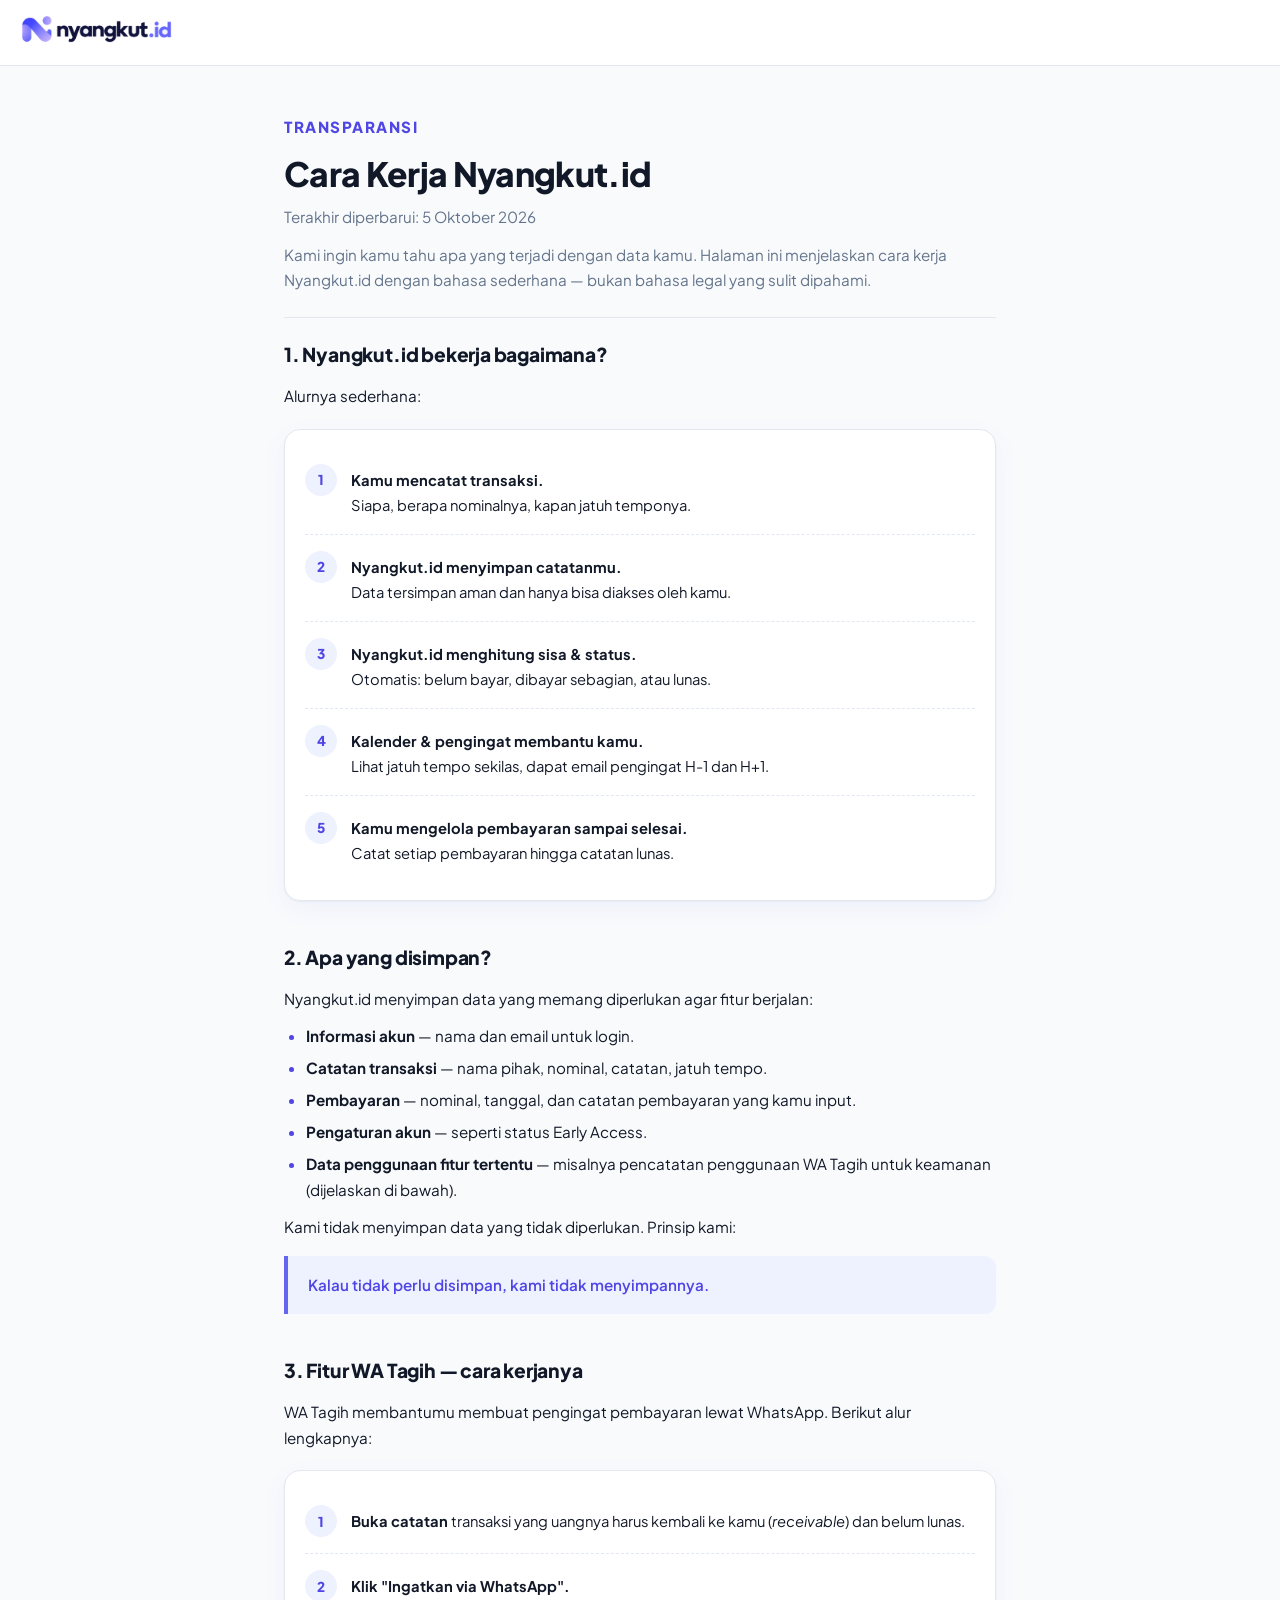
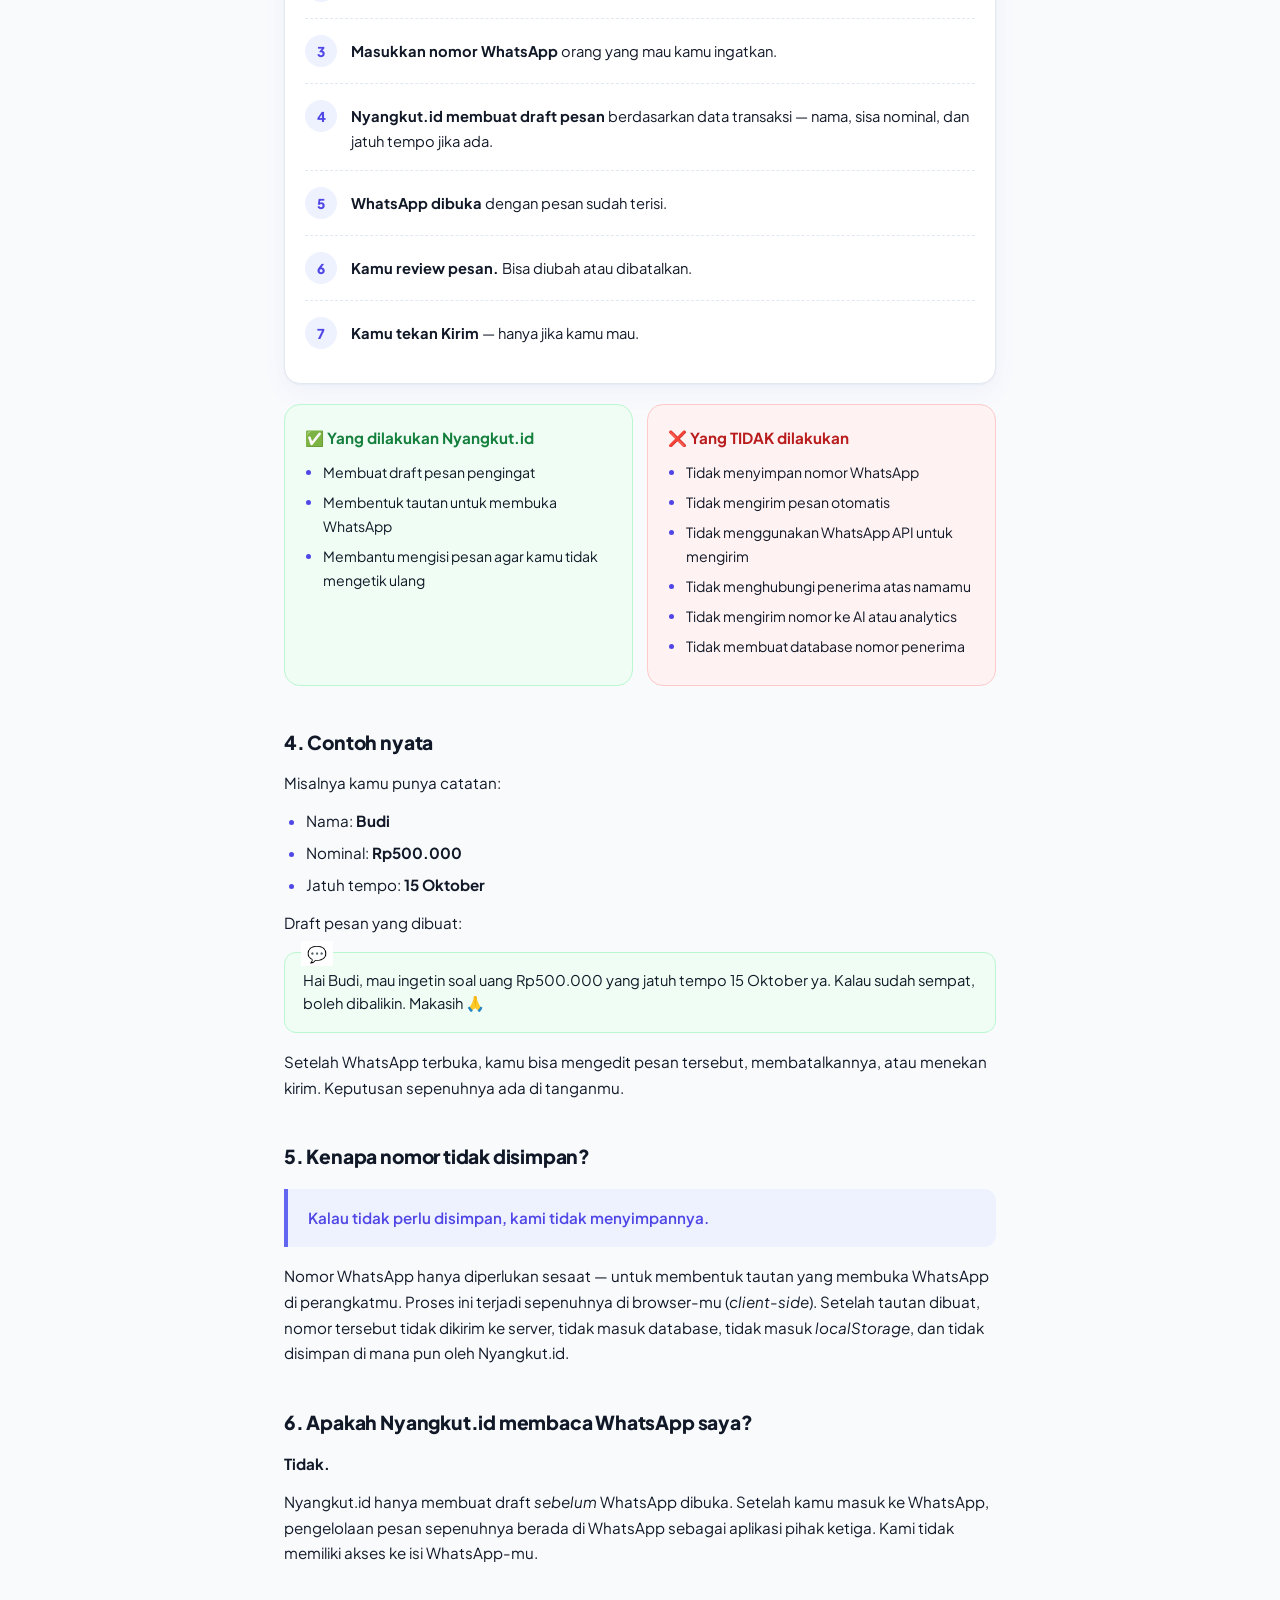
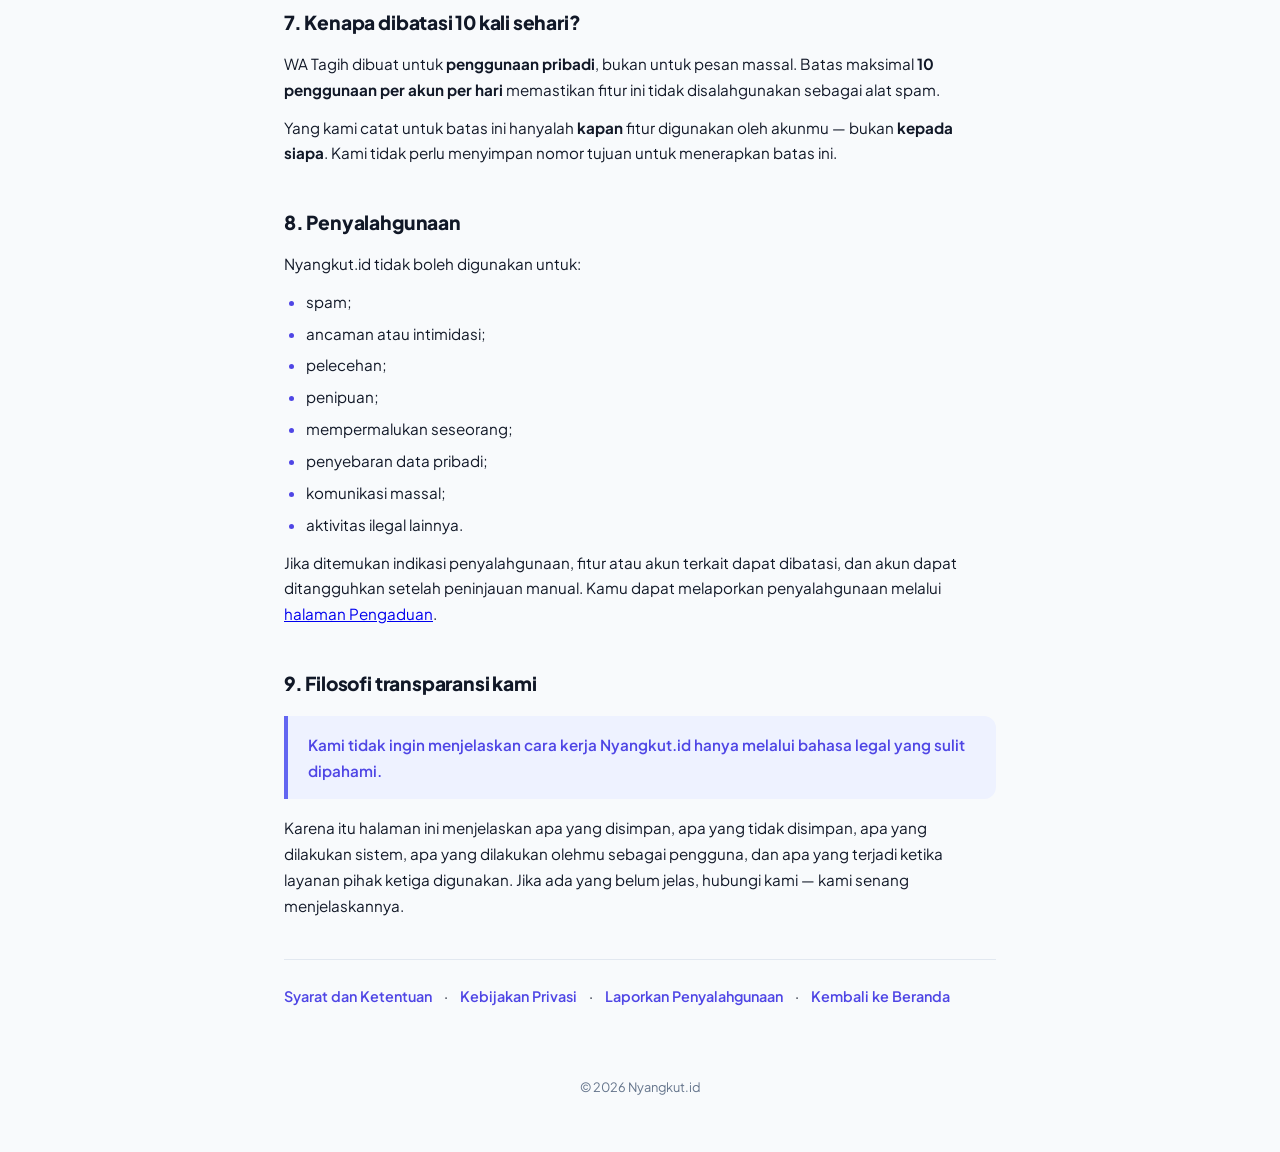
==== cara-kerja/index.html @ 7451b69f "Advanced Reminder Premium + UX Setiap Bulan - Advanced Reminder: 5 preset offsets (H-7/H-3/H-1/Hari " ====
<!doctype html>
<html lang="id">
  <head>
    <meta charset="utf-8" />
    <meta name="viewport" content="width=device-width, initial-scale=1, viewport-fit=cover" />
    <meta name="theme-color" content="#6366F1" />
    <meta name="description" content="Penjelasan transparan tentang cara kerja Nyangkut.id: apa yang disimpan, apa yang tidak, dan bagaimana fitur WA Tagih bekerja." />
    <title>Cara Kerja Nyangkut.id</title>
    <link rel="icon" type="image/png" href="/assets/logo-mark.png?v=2" />
    <link rel="preconnect" href="https://fonts.googleapis.com" />
    <link rel="preconnect" href="https://fonts.gstatic.com" crossorigin />
    <link href="https://fonts.googleapis.com/css2?family=Plus+Jakarta+Sans:ital,wght@0,400;0,500;0,600;0,700;0,800;1,400&display=swap" rel="stylesheet" />
    <link rel="stylesheet" href="/legal/legal.css" />
  </head>
  <body>
    <header class="legal-top">
      <a class="legal-brand" href="https://www.nyangkut.id/" aria-label="Nyangkut.id">
        <img src="/assets/logo-nyangkut.png?v=2" alt="Nyangkut.id" />
      </a>
    </header>

    <main class="legal-main">
      <p class="legal-kicker">Transparansi</p>
      <h1>Cara Kerja Nyangkut.id</h1>
      <p class="legal-updated">Terakhir diperbarui: 5 Oktober 2026</p>

      <p class="legal-intro">
        Kami ingin kamu tahu apa yang terjadi dengan data kamu.
        Halaman ini menjelaskan cara kerja Nyangkut.id dengan bahasa sederhana —
        bukan bahasa legal yang sulit dipahami.
      </p>

      <section>
        <h2>1. Nyangkut.id bekerja bagaimana?</h2>
        <p>Alurnya sederhana:</p>
        <div class="flow-box">
          <div class="flow-step">
            <span class="flow-num">1</span>
            <p><strong>Kamu mencatat transaksi.</strong><br />Siapa, berapa nominalnya, kapan jatuh temponya.</p>
          </div>
          <div class="flow-step">
            <span class="flow-num">2</span>
            <p><strong>Nyangkut.id menyimpan catatanmu.</strong><br />Data tersimpan aman dan hanya bisa diakses oleh kamu.</p>
          </div>
          <div class="flow-step">
            <span class="flow-num">3</span>
            <p><strong>Nyangkut.id menghitung sisa &amp; status.</strong><br />Otomatis: belum bayar, dibayar sebagian, atau lunas.</p>
          </div>
          <div class="flow-step">
            <span class="flow-num">4</span>
            <p><strong>Kalender &amp; pengingat membantu kamu.</strong><br />Lihat jatuh tempo sekilas, dapat email pengingat H-1 dan H+1.</p>
          </div>
          <div class="flow-step">
            <span class="flow-num">5</span>
            <p><strong>Kamu mengelola pembayaran sampai selesai.</strong><br />Catat setiap pembayaran hingga catatan lunas.</p>
          </div>
        </div>
      </section>

      <section>
        <h2>2. Apa yang disimpan?</h2>
        <p>Nyangkut.id menyimpan data yang memang diperlukan agar fitur berjalan:</p>
        <ul>
          <li><strong>Informasi akun</strong> — nama dan email untuk login.</li>
          <li><strong>Catatan transaksi</strong> — nama pihak, nominal, catatan, jatuh tempo.</li>
          <li><strong>Pembayaran</strong> — nominal, tanggal, dan catatan pembayaran yang kamu input.</li>
          <li><strong>Pengaturan akun</strong> — seperti status Early Access.</li>
          <li><strong>Data penggunaan fitur tertentu</strong> — misalnya pencatatan penggunaan WA Tagih untuk keamanan (dijelaskan di bawah).</li>
        </ul>
        <p>
          Kami tidak menyimpan data yang tidak diperlukan. Prinsip kami:
        </p>
        <blockquote>
          <p>Kalau tidak perlu disimpan, kami tidak menyimpannya.</p>
        </blockquote>
      </section>

      <section>
        <h2>3. Fitur WA Tagih — cara kerjanya</h2>
        <p>
          WA Tagih membantumu membuat pengingat pembayaran lewat WhatsApp.
          Berikut alur lengkapnya:
        </p>
        <div class="flow-box">
          <div class="flow-step">
            <span class="flow-num">1</span>
            <p><strong>Buka catatan</strong> transaksi yang uangnya harus kembali ke kamu (<em>receivable</em>) dan belum lunas.</p>
          </div>
          <div class="flow-step">
            <span class="flow-num">2</span>
            <p><strong>Klik "Ingatkan via WhatsApp".</strong></p>
          </div>
          <div class="flow-step">
            <span class="flow-num">3</span>
            <p><strong>Masukkan nomor WhatsApp</strong> orang yang mau kamu ingatkan.</p>
          </div>
          <div class="flow-step">
            <span class="flow-num">4</span>
            <p><strong>Nyangkut.id membuat draft pesan</strong> berdasarkan data transaksi — nama, sisa nominal, dan jatuh tempo jika ada.</p>
          </div>
          <div class="flow-step">
            <span class="flow-num">5</span>
            <p><strong>WhatsApp dibuka</strong> dengan pesan sudah terisi.</p>
          </div>
          <div class="flow-step">
            <span class="flow-num">6</span>
            <p><strong>Kamu review pesan.</strong> Bisa diubah atau dibatalkan.</p>
          </div>
          <div class="flow-step">
            <span class="flow-num">7</span>
            <p><strong>Kamu tekan Kirim</strong> — hanya jika kamu mau.</p>
          </div>
        </div>

        <div class="do-dont">
          <div class="do-card">
            <h3>✅ Yang dilakukan Nyangkut.id</h3>
            <ul>
              <li>Membuat draft pesan pengingat</li>
              <li>Membentuk tautan untuk membuka WhatsApp</li>
              <li>Membantu mengisi pesan agar kamu tidak mengetik ulang</li>
            </ul>
          </div>
          <div class="dont-card">
            <h3>❌ Yang TIDAK dilakukan</h3>
            <ul>
              <li>Tidak menyimpan nomor WhatsApp</li>
              <li>Tidak mengirim pesan otomatis</li>
              <li>Tidak menggunakan WhatsApp API untuk mengirim</li>
              <li>Tidak menghubungi penerima atas namamu</li>
              <li>Tidak mengirim nomor ke AI atau analytics</li>
              <li>Tidak membuat database nomor penerima</li>
            </ul>
          </div>
        </div>
      </section>

      <section>
        <h2>4. Contoh nyata</h2>
        <p>Misalnya kamu punya catatan:</p>
        <ul>
          <li>Nama: <strong>Budi</strong></li>
          <li>Nominal: <strong>Rp500.000</strong></li>
          <li>Jatuh tempo: <strong>15 Oktober</strong></li>
        </ul>
        <p>Draft pesan yang dibuat:</p>
        <div class="msg-example">
          Hai Budi, mau ingetin soal uang Rp500.000 yang jatuh tempo 15 Oktober ya. Kalau sudah sempat, boleh dibalikin. Makasih 🙏
        </div>
        <p>
          Setelah WhatsApp terbuka, kamu bisa mengedit pesan tersebut, membatalkannya,
          atau menekan kirim. Keputusan sepenuhnya ada di tanganmu.
        </p>
      </section>

      <section>
        <h2>5. Kenapa nomor tidak disimpan?</h2>
        <blockquote>
          <p>Kalau tidak perlu disimpan, kami tidak menyimpannya.</p>
        </blockquote>
        <p>
          Nomor WhatsApp hanya diperlukan sesaat — untuk membentuk tautan yang membuka
          WhatsApp di perangkatmu. Proses ini terjadi sepenuhnya di browser-mu
          (<em>client-side</em>). Setelah tautan dibuat, nomor tersebut tidak dikirim
          ke server, tidak masuk database, tidak masuk <em>localStorage</em>, dan
          tidak disimpan di mana pun oleh Nyangkut.id.
        </p>
      </section>

      <section>
        <h2>6. Apakah Nyangkut.id membaca WhatsApp saya?</h2>
        <p><strong>Tidak.</strong></p>
        <p>
          Nyangkut.id hanya membuat draft <em>sebelum</em> WhatsApp dibuka.
          Setelah kamu masuk ke WhatsApp, pengelolaan pesan sepenuhnya berada di
          WhatsApp sebagai aplikasi pihak ketiga. Kami tidak memiliki akses ke
          isi WhatsApp-mu.
        </p>
      </section>

      <section>
        <h2>7. Kenapa dibatasi 10 kali sehari?</h2>
        <p>
          WA Tagih dibuat untuk <strong>penggunaan pribadi</strong>, bukan untuk
          pesan massal. Batas maksimal <strong>10 penggunaan per akun per hari</strong>
          memastikan fitur ini tidak disalahgunakan sebagai alat spam.
        </p>
        <p>
          Yang kami catat untuk batas ini hanyalah <strong>kapan</strong> fitur digunakan
          oleh akunmu — bukan <strong>kepada siapa</strong>. Kami tidak perlu menyimpan
          nomor tujuan untuk menerapkan batas ini.
        </p>
      </section>

      <section>
        <h2>8. Penyalahgunaan</h2>
        <p>Nyangkut.id tidak boleh digunakan untuk:</p>
        <ul>
          <li>spam;</li>
          <li>ancaman atau intimidasi;</li>
          <li>pelecehan;</li>
          <li>penipuan;</li>
          <li>mempermalukan seseorang;</li>
          <li>penyebaran data pribadi;</li>
          <li>komunikasi massal;</li>
          <li>aktivitas ilegal lainnya.</li>
        </ul>
        <p>
          Jika ditemukan indikasi penyalahgunaan, fitur atau akun terkait dapat
          dibatasi, dan akun dapat ditangguhkan setelah peninjauan manual.
          Kamu dapat melaporkan penyalahgunaan melalui
          <a href="/pengaduan/">halaman Pengaduan</a>.
        </p>
      </section>

      <section>
        <h2>9. Filosofi transparansi kami</h2>
        <blockquote>
          <p>
            Kami tidak ingin menjelaskan cara kerja Nyangkut.id hanya melalui bahasa
            legal yang sulit dipahami.
          </p>
        </blockquote>
        <p>
          Karena itu halaman ini menjelaskan apa yang disimpan, apa yang tidak
          disimpan, apa yang dilakukan sistem, apa yang dilakukan olehmu sebagai
          pengguna, dan apa yang terjadi ketika layanan pihak ketiga digunakan.
          Jika ada yang belum jelas, hubungi kami — kami senang menjelaskannya.
        </p>
      </section>

      <nav class="legal-nav" aria-label="Dokumen legal lainnya">
        <a href="/syarat-ketentuan/">Syarat dan Ketentuan</a>
        <span aria-hidden="true">·</span>
        <a href="/kebijakan-privasi/">Kebijakan Privasi</a>
        <span aria-hidden="true">·</span>
        <a href="/pengaduan/">Laporkan Penyalahgunaan</a>
        <span aria-hidden="true">·</span>
        <a href="https://www.nyangkut.id/">Kembali ke Beranda</a>
      </nav>
    </main>

    <footer class="legal-foot">
      <p>© 2026 Nyangkut.id</p>
    </footer>
  </body>
</html>
---- legal/legal.css ----
/* ============================================================
   Nyangkut.id — Legal pages (Terms, Privacy, Cara Kerja, Pengaduan)
   Clean, mobile-first, readable typography.
   ============================================================ */
:root {
  --bg: #f8fafc;
  --surface: #ffffff;
  --primary: #6366f1;
  --primary-dark: #4f46e5;
  --primary-soft: #eef2ff;
  --text: #111827;
  --text-muted: #64748b;
  --border: #e2e8f0;
  --radius: 16px;
  --shadow: 0 1px 2px rgba(17, 24, 39, 0.04), 0 8px 24px rgba(99, 102, 241, 0.06);
}

* { box-sizing: border-box; }

body {
  margin: 0;
  font-family: "Plus Jakarta Sans", system-ui, -apple-system, "Segoe UI", sans-serif;
  background: var(--bg);
  color: var(--text);
  -webkit-font-smoothing: antialiased;
  line-height: 1.7;
}

img { max-width: 100%; display: block; }

/* ---------- header ---------- */
.legal-top {
  background: var(--surface);
  border-bottom: 1px solid var(--border);
  padding: 14px 20px;
  position: sticky;
  top: 0;
  z-index: 10;
}

.legal-brand {
  display: inline-block;
  text-decoration: none;
}

.legal-brand img { height: 30px; width: auto; }

/* ---------- main ---------- */
.legal-main {
  max-width: 760px;
  margin: 0 auto;
  padding: 36px 20px 24px;
}

.legal-kicker {
  margin: 0 0 8px;
  font-size: 0.75rem;
  font-weight: 800;
  letter-spacing: 0.1em;
  text-transform: uppercase;
  color: var(--primary-dark);
}

.legal-main h1 {
  margin: 0 0 8px;
  font-size: 1.75rem;
  font-weight: 800;
  letter-spacing: -0.02em;
  line-height: 1.3;
}

.legal-updated {
  margin: 0 0 24px;
  font-size: 0.85rem;
  color: var(--text-muted);
}

.legal-intro {
  font-size: 1.02rem;
  color: var(--text-muted);
  margin: 0 0 32px;
  padding-bottom: 24px;
  border-bottom: 1px solid var(--border);
}

/* ---------- sections ---------- */
.legal-main section {
  margin-bottom: 32px;
}

.legal-main h2 {
  font-size: 1.2rem;
  font-weight: 800;
  letter-spacing: -0.01em;
  margin: 0 0 12px;
  padding-top: 8px;
}

.legal-main h3 {
  font-size: 1rem;
  font-weight: 700;
  margin: 20px 0 8px;
}

.legal-main p {
  margin: 0 0 12px;
  font-size: 0.95rem;
}

.legal-main ul,
.legal-main ol {
  margin: 0 0 12px;
  padding-left: 22px;
  font-size: 0.95rem;
}

.legal-main li {
  margin-bottom: 6px;
}

.legal-main li::marker {
  color: var(--primary-dark);
  font-weight: 700;
}

.legal-main code {
  font-family: ui-monospace, SFMono-Regular, Menlo, monospace;
  font-size: 0.85em;
  background: var(--primary-soft);
  color: var(--primary-dark);
  padding: 2px 7px;
  border-radius: 6px;
}

.legal-main blockquote {
  margin: 16px 0;
  padding: 16px 20px;
  background: var(--primary-soft);
  border-left: 4px solid var(--primary);
  border-radius: 0 12px 12px 0;
  font-size: 1rem;
  font-weight: 600;
  color: var(--primary-dark);
}

.legal-main blockquote p { margin: 0; }

.legal-highlight {
  background: var(--surface);
  border: 1px solid var(--border);
  border-left: 4px solid var(--primary);
  border-radius: 12px;
  padding: 18px 20px;
  margin: 16px 0;
  box-shadow: var(--shadow);
}

.legal-highlight p:first-child { margin-top: 0; }
.legal-highlight p:last-child,
.legal-highlight ul:last-child { margin-bottom: 0; }

.legal-contact {
  font-size: 1.05rem;
  font-weight: 700;
}

.legal-contact a {
  color: var(--primary-dark);
  text-decoration: none;
  border-bottom: 2px solid var(--primary);
}

.legal-contact a:hover { color: var(--primary); }

/* ---------- flow diagram ---------- */
.flow-box {
  background: var(--surface);
  border: 1px solid var(--border);
  border-radius: var(--radius);
  padding: 24px 20px;
  margin: 20px 0;
  box-shadow: var(--shadow);
}

.flow-step {
  display: flex;
  align-items: flex-start;
  gap: 14px;
  padding: 10px 0;
}

.flow-step:not(:last-child) {
  border-bottom: 1px dashed var(--border);
  padding-bottom: 16px;
  margin-bottom: 6px;
}

.flow-num {
  flex: none;
  width: 32px;
  height: 32px;
  border-radius: 50%;
  background: var(--primary-soft);
  color: var(--primary-dark);
  font-weight: 800;
  font-size: 0.85rem;
  display: inline-flex;
  align-items: center;
  justify-content: center;
}

.flow-step p {
  margin: 4px 0 0;
  font-size: 0.92rem;
}

.flow-step p strong { color: var(--text); }

/* ---------- do / don't columns ---------- */
.do-dont {
  display: grid;
  gap: 14px;
  margin: 20px 0;
}

@media (min-width: 640px) {
  .do-dont { grid-template-columns: 1fr 1fr; }
}

.do-card, .dont-card {
  border-radius: var(--radius);
  padding: 20px;
  font-size: 0.9rem;
}

.do-card {
  background: #f0fdf4;
  border: 1px solid #bbf7d0;
}

.dont-card {
  background: #fef2f2;
  border: 1px solid #fecaca;
}

.do-card h3, .dont-card h3 {
  margin: 0 0 10px;
  font-size: 0.95rem;
}

.do-card h3 { color: #15803d; }
.dont-card h3 { color: #b91c1c; }

.do-card ul, .dont-card ul {
  margin: 0;
  padding-left: 18px;
}

.do-card li, .dont-card li {
  margin-bottom: 6px;
  font-size: 0.88rem;
}

/* ---------- example message ---------- */
.msg-example {
  background: #f0fdf4;
  border: 1px solid #bbf7d0;
  border-radius: 12px;
  padding: 16px 18px;
  margin: 16px 0;
  font-size: 0.92rem;
  line-height: 1.6;
  position: relative;
}

.msg-example::before {
  content: "💬";
  position: absolute;
  top: -12px;
  left: 16px;
  background: var(--surface);
  padding: 0 6px;
  font-size: 1rem;
}

/* ---------- contact cards ---------- */
.contact-grid {
  display: grid;
  gap: 12px;
  margin: 20px 0;
}

@media (min-width: 640px) {
  .contact-grid { grid-template-columns: 1fr 1fr 1fr; }
}

.contact-card {
  background: var(--surface);
  border: 1px solid var(--border);
  border-radius: var(--radius);
  padding: 20px;
  box-shadow: var(--shadow);
}

.contact-card h3 {
  margin: 0 0 6px;
  font-size: 0.95rem;
}

.contact-card p {
  margin: 0 0 10px;
  font-size: 0.82rem;
  color: var(--text-muted);
}

.contact-card a {
  color: var(--primary-dark);
  font-weight: 700;
  font-size: 0.88rem;
  text-decoration: none;
  word-break: break-all;
}

.contact-card a:hover { text-decoration: underline; }

/* ---------- nav ---------- */
.legal-nav {
  margin-top: 40px;
  padding-top: 24px;
  border-top: 1px solid var(--border);
  display: flex;
  flex-wrap: wrap;
  gap: 8px 12px;
  align-items: center;
  font-size: 0.9rem;
}

.legal-nav a {
  color: var(--primary-dark);
  font-weight: 600;
  text-decoration: none;
}

.legal-nav a:hover { text-decoration: underline; }

/* ---------- footer ---------- */
.legal-foot {
  text-align: center;
  padding: 24px 20px 40px;
  font-size: 0.8rem;
  color: var(--text-muted);
}

/* ---------- desktop ---------- */
@media (min-width: 768px) {
  .legal-main { padding: 48px 24px 32px; }
  .legal-main h1 { font-size: 2.1rem; }
}

a:focus-visible {
  outline: 2px solid var(--primary);
  outline-offset: 2px;
}
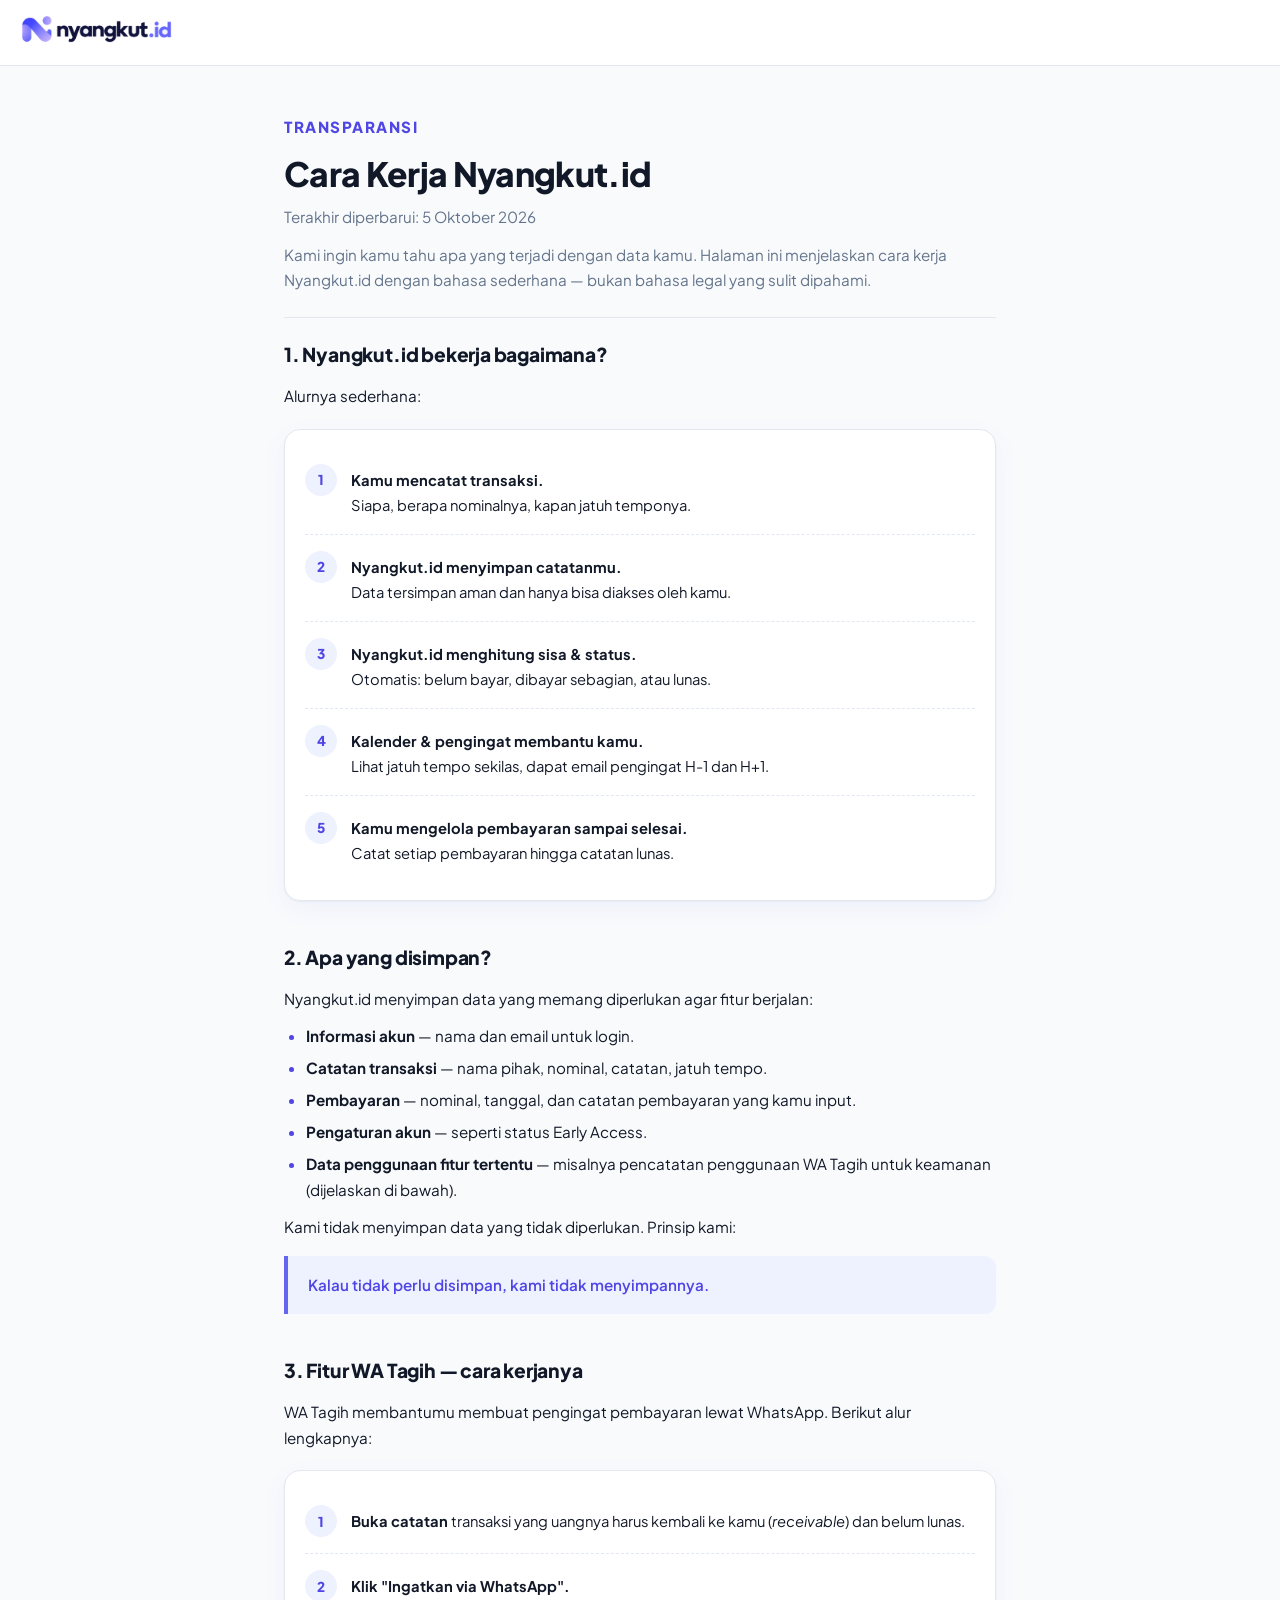
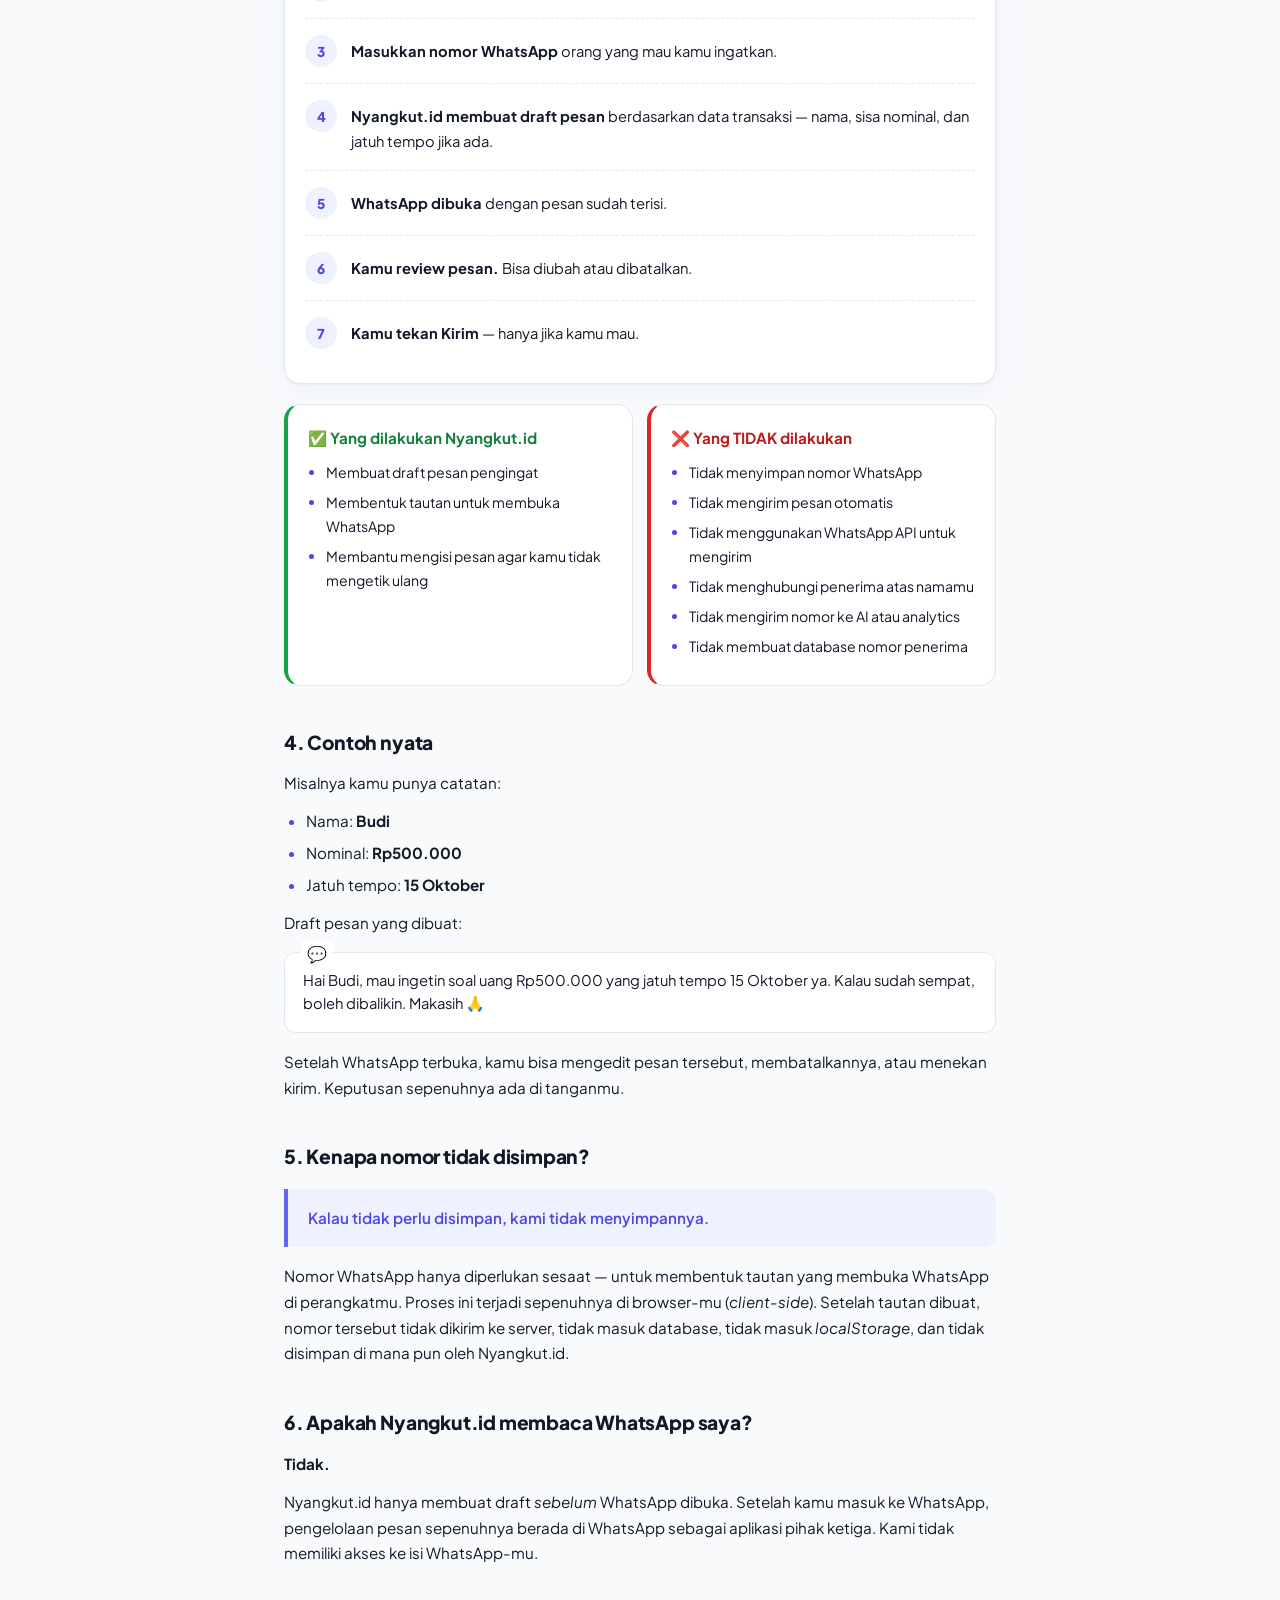
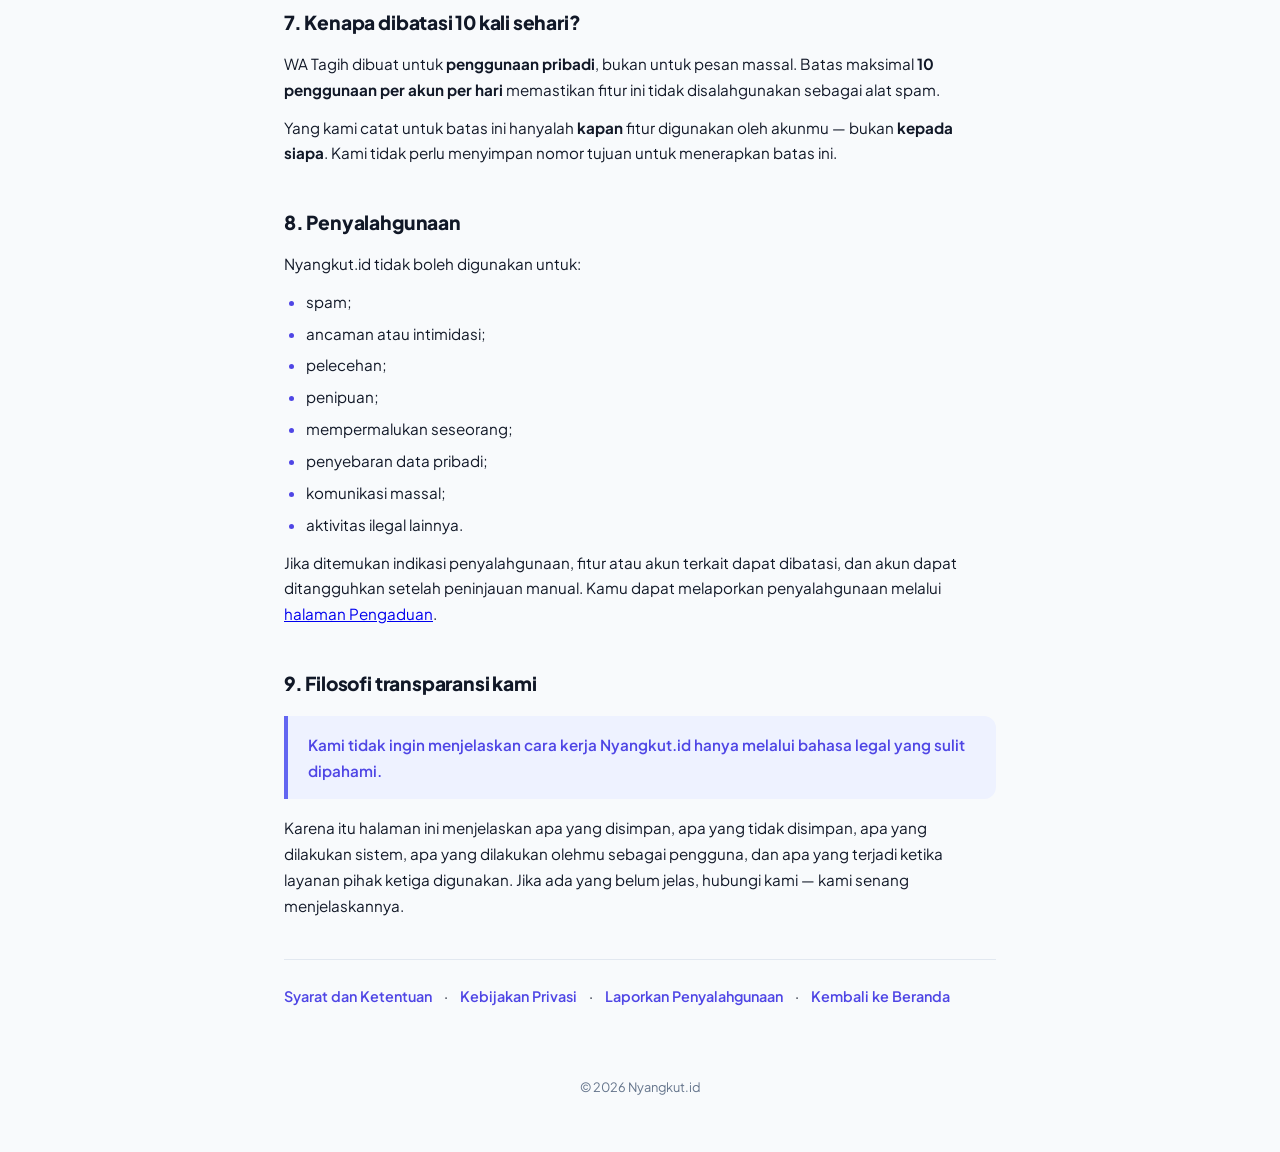
==== commit 211ded96: "Dark Mode / Light Mode global - Theme manager (localStorage + prefers-color-scheme) - Early init ant" ====
--- a/cara-kerja/index.html
+++ b/cara-kerja/index.html
@@ -2,6 +2,12 @@
 <html lang="id">
   <head>
     <meta charset="utf-8" />
+    <meta name="color-scheme" content="light dark" />
+    <script>
+      /* Early theme init — prevents flash. Safe if JS fails. */
+      (function(){try{var t=localStorage.getItem("nyangkut-theme");if(t!=="dark"&&t!=="light"){t=window.matchMedia("(prefers-color-scheme: dark)").matches?"dark":"light";}document.documentElement.setAttribute("data-theme",t);}catch(e){}})();
+    </script>
+
     <meta name="viewport" content="width=device-width, initial-scale=1, viewport-fit=cover" />
     <meta name="theme-color" content="#6366F1" />
     <meta name="description" content="Penjelasan transparan tentang cara kerja Nyangkut.id: apa yang disimpan, apa yang tidak, dan bagaimana fitur WA Tagih bekerja." />
@@ -11,7 +17,8 @@
     <link rel="preconnect" href="https://fonts.gstatic.com" crossorigin />
     <link href="https://fonts.googleapis.com/css2?family=Plus+Jakarta+Sans:ital,wght@0,400;0,500;0,600;0,700;0,800;1,400&display=swap" rel="stylesheet" />
     <link rel="stylesheet" href="/legal/legal.css" />
-  </head>
+      <script src="/assets/theme.js" defer></script>
+</head>
   <body>
     <header class="legal-top">
       <a class="legal-brand" href="https://www.nyangkut.id/" aria-label="Nyangkut.id">
--- a/legal/legal.css
+++ b/legal/legal.css
@@ -3,6 +3,7 @@
    Clean, mobile-first, readable typography.
    ============================================================ */
 :root {
+  color-scheme: light dark;
   --bg: #f8fafc;
   --surface: #ffffff;
   --primary: #6366f1;
@@ -15,6 +16,30 @@
   --shadow: 0 1px 2px rgba(17, 24, 39, 0.04), 0 8px 24px rgba(99, 102, 241, 0.06);
 }
 
+/* ============ DARK THEME ============ */
+[data-theme="dark"] {
+  color-scheme: dark;
+  --bg: #0F1117;
+  --surface: #171A23;
+  --primary: #818CF8;
+  --primary-dark: #6366F1;
+  --primary-soft: #232842;
+  --text: #F8FAFC;
+  --text-muted: #A1A1AA;
+  --border: #2A2F3D;
+  --shadow: 0 1px 2px rgba(0, 0, 0, 0.3), 0 8px 24px rgba(0, 0, 0, 0.4);
+}
+
+body {
+  transition: background-color 0.18s ease, color 0.18s ease;
+}
+
+[data-theme="dark"] input,
+[data-theme="dark"] select,
+[data-theme="dark"] textarea {
+  color-scheme: dark;
+}
+
 * { box-sizing: border-box; }
 
 body {
@@ -234,13 +259,15 @@
 }
 
 .do-card {
-  background: #f0fdf4;
-  border: 1px solid #bbf7d0;
+  background: var(--surface);
+  border: 1px solid var(--border);
+  border-left: 4px solid #16a34a;
 }
 
 .dont-card {
-  background: #fef2f2;
-  border: 1px solid #fecaca;
+  background: var(--surface);
+  border: 1px solid var(--border);
+  border-left: 4px solid #dc2626;
 }
 
 .do-card h3, .dont-card h3 {
@@ -263,8 +290,8 @@
 
 /* ---------- example message ---------- */
 .msg-example {
-  background: #f0fdf4;
-  border: 1px solid #bbf7d0;
+  background: var(--surface);
+  border: 1px solid var(--border);
   border-radius: 12px;
   padding: 16px 18px;
   margin: 16px 0;
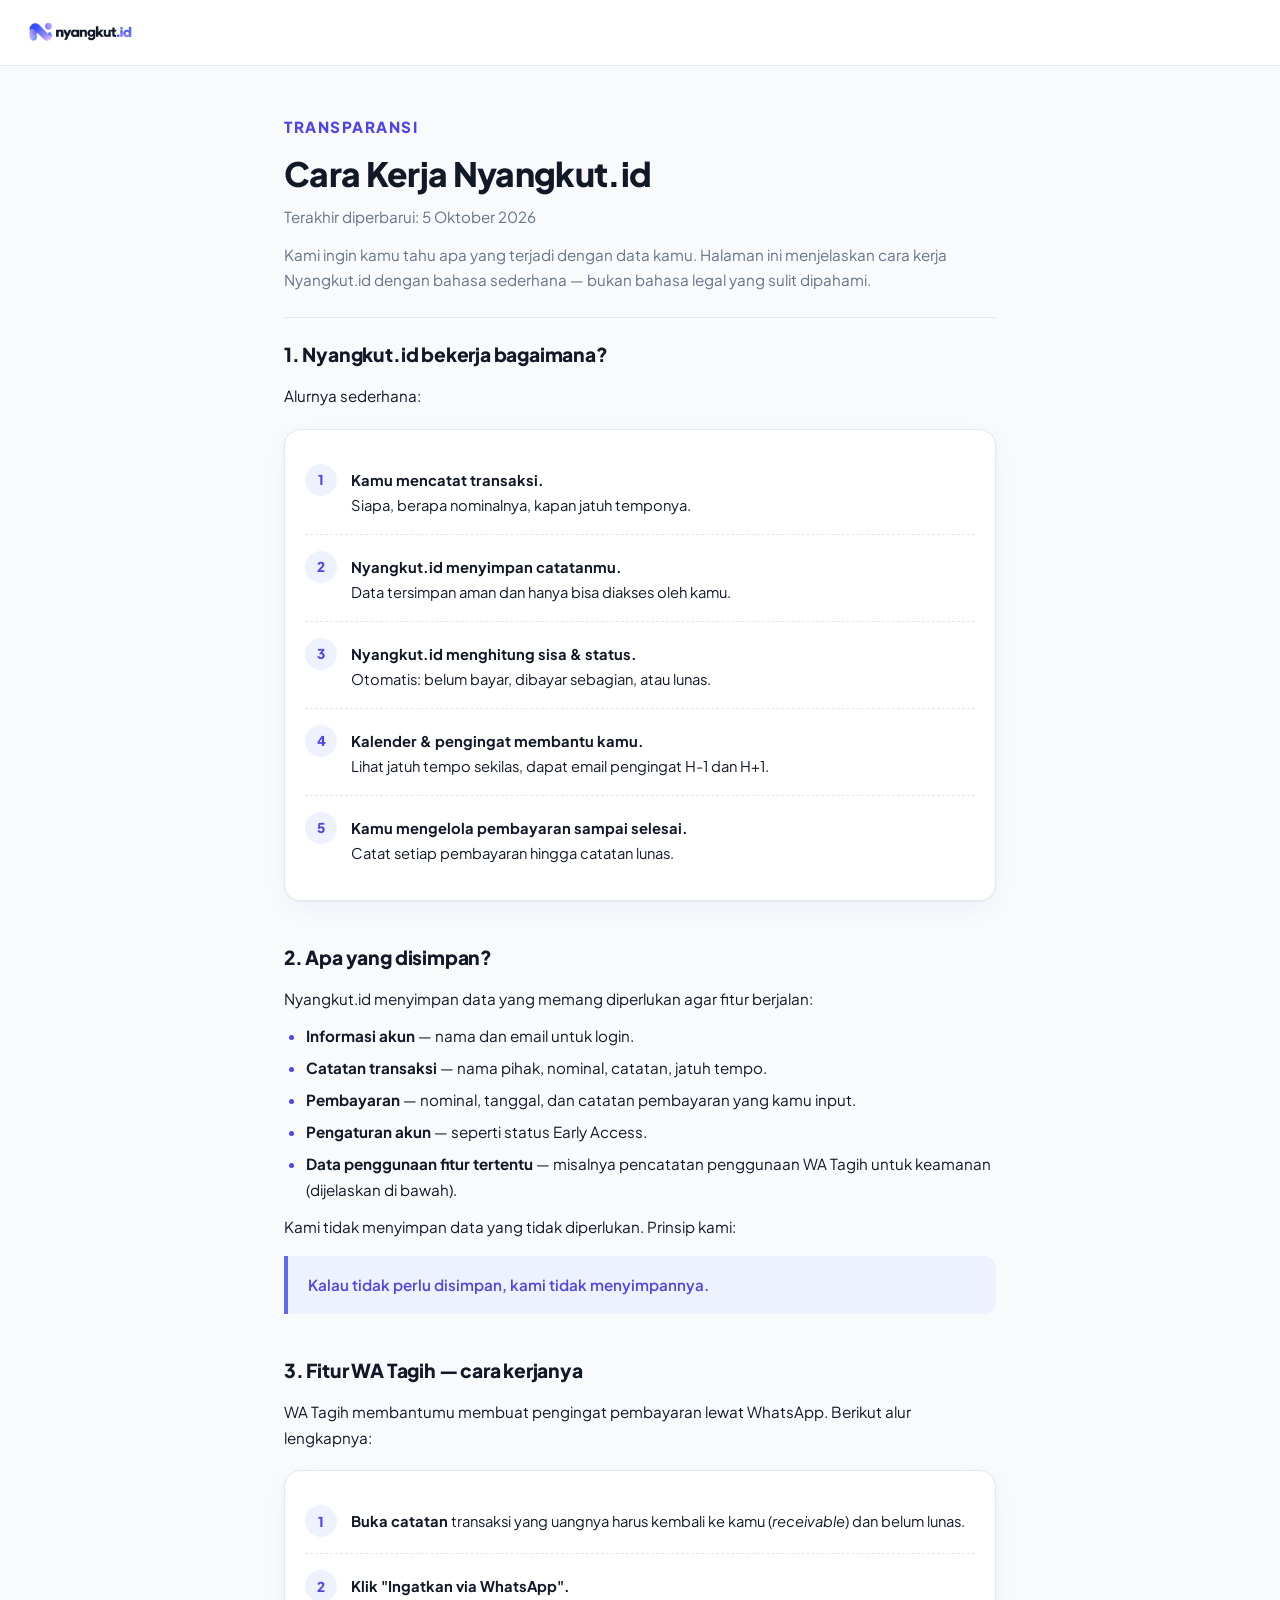
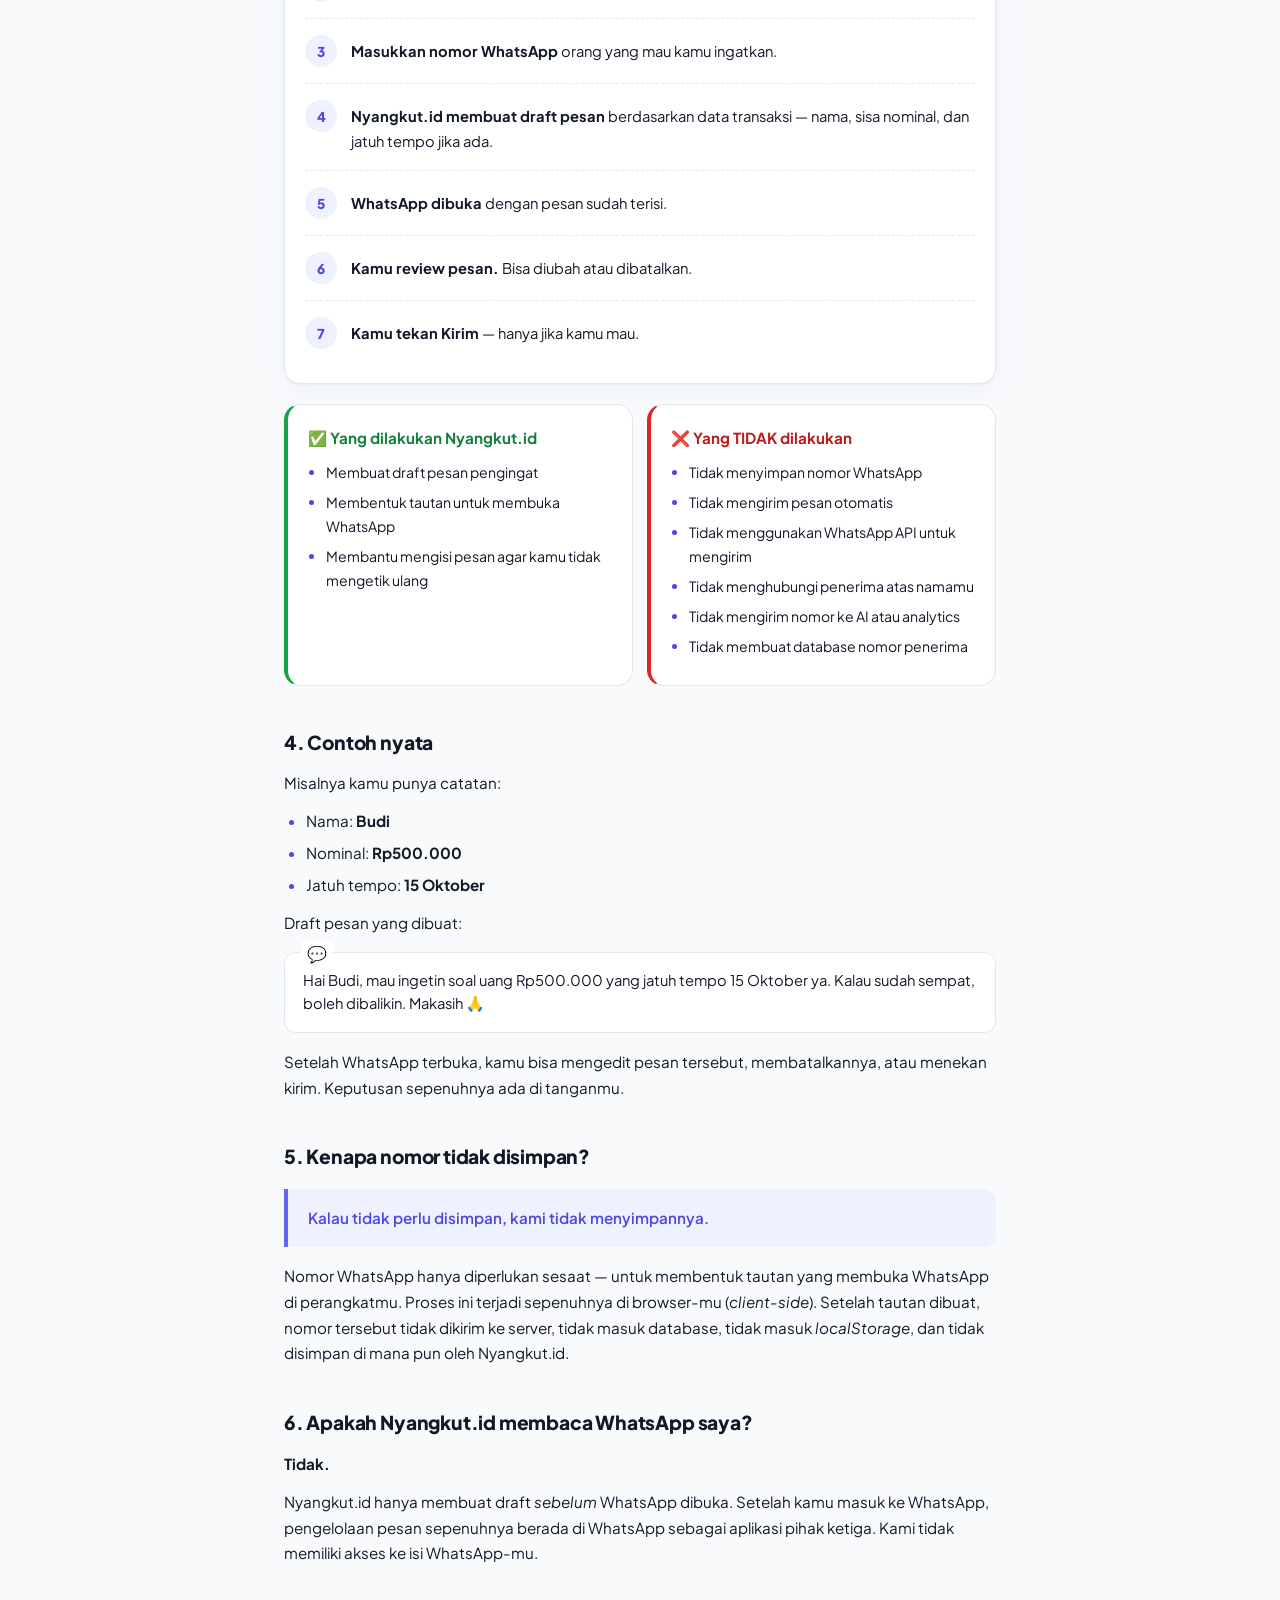
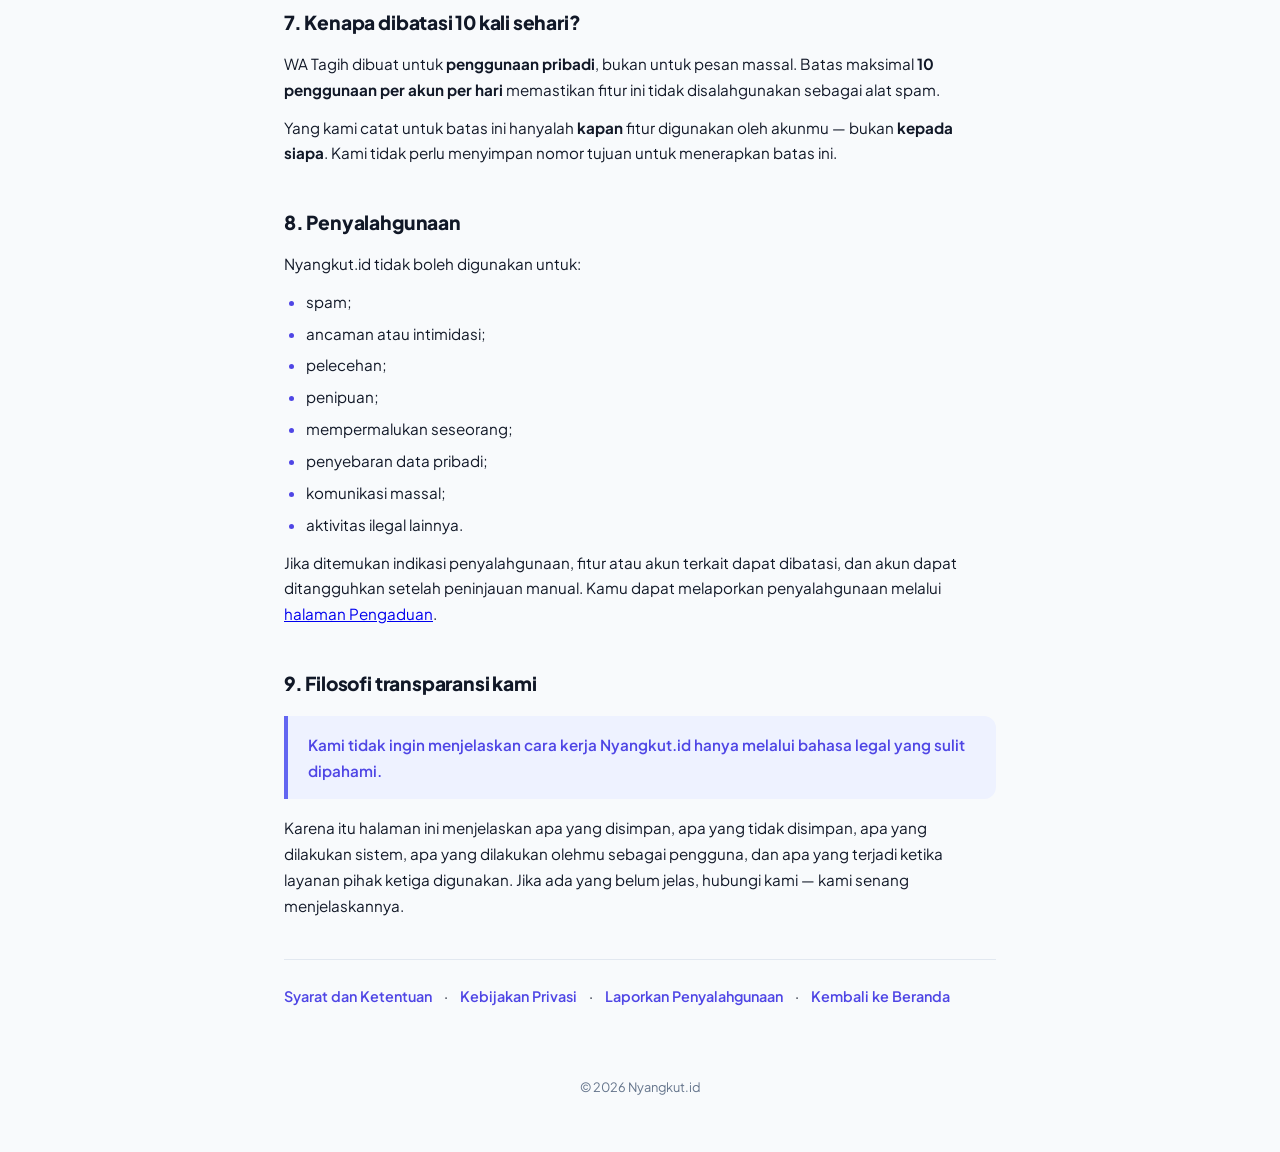
==== commit b952e434: "Header theme switcher + adaptive logo - Toggle ☀️/🌙 compact di header (sidebar desktop + mobile topb" ====
--- a/cara-kerja/index.html
+++ b/cara-kerja/index.html
@@ -22,7 +22,7 @@
   <body>
     <header class="legal-top">
       <a class="legal-brand" href="https://www.nyangkut.id/" aria-label="Nyangkut.id">
-        <img src="/assets/logo-nyangkut.png?v=2" alt="Nyangkut.id" />
+        <img class="logo-light" src="/assets/logo-nyangkut.png?v=3" alt="Nyangkut.id" /><img class="logo-dark" src="/assets/logo-nyangkut-dark.png?v=3" alt="" aria-hidden="true" />
       </a>
     </header>
 
--- a/legal/legal.css
+++ b/legal/legal.css
@@ -70,6 +70,11 @@
 
 .legal-brand img { height: 30px; width: auto; }
 
+/* Adaptive logo: light variant default, dark variant in dark mode. */
+img.logo-dark { display: none; }
+[data-theme="dark"] img.logo-light { display: none; }
+[data-theme="dark"] img.logo-dark { display: inline-block; }
+
 /* ---------- main ---------- */
 .legal-main {
   max-width: 760px;
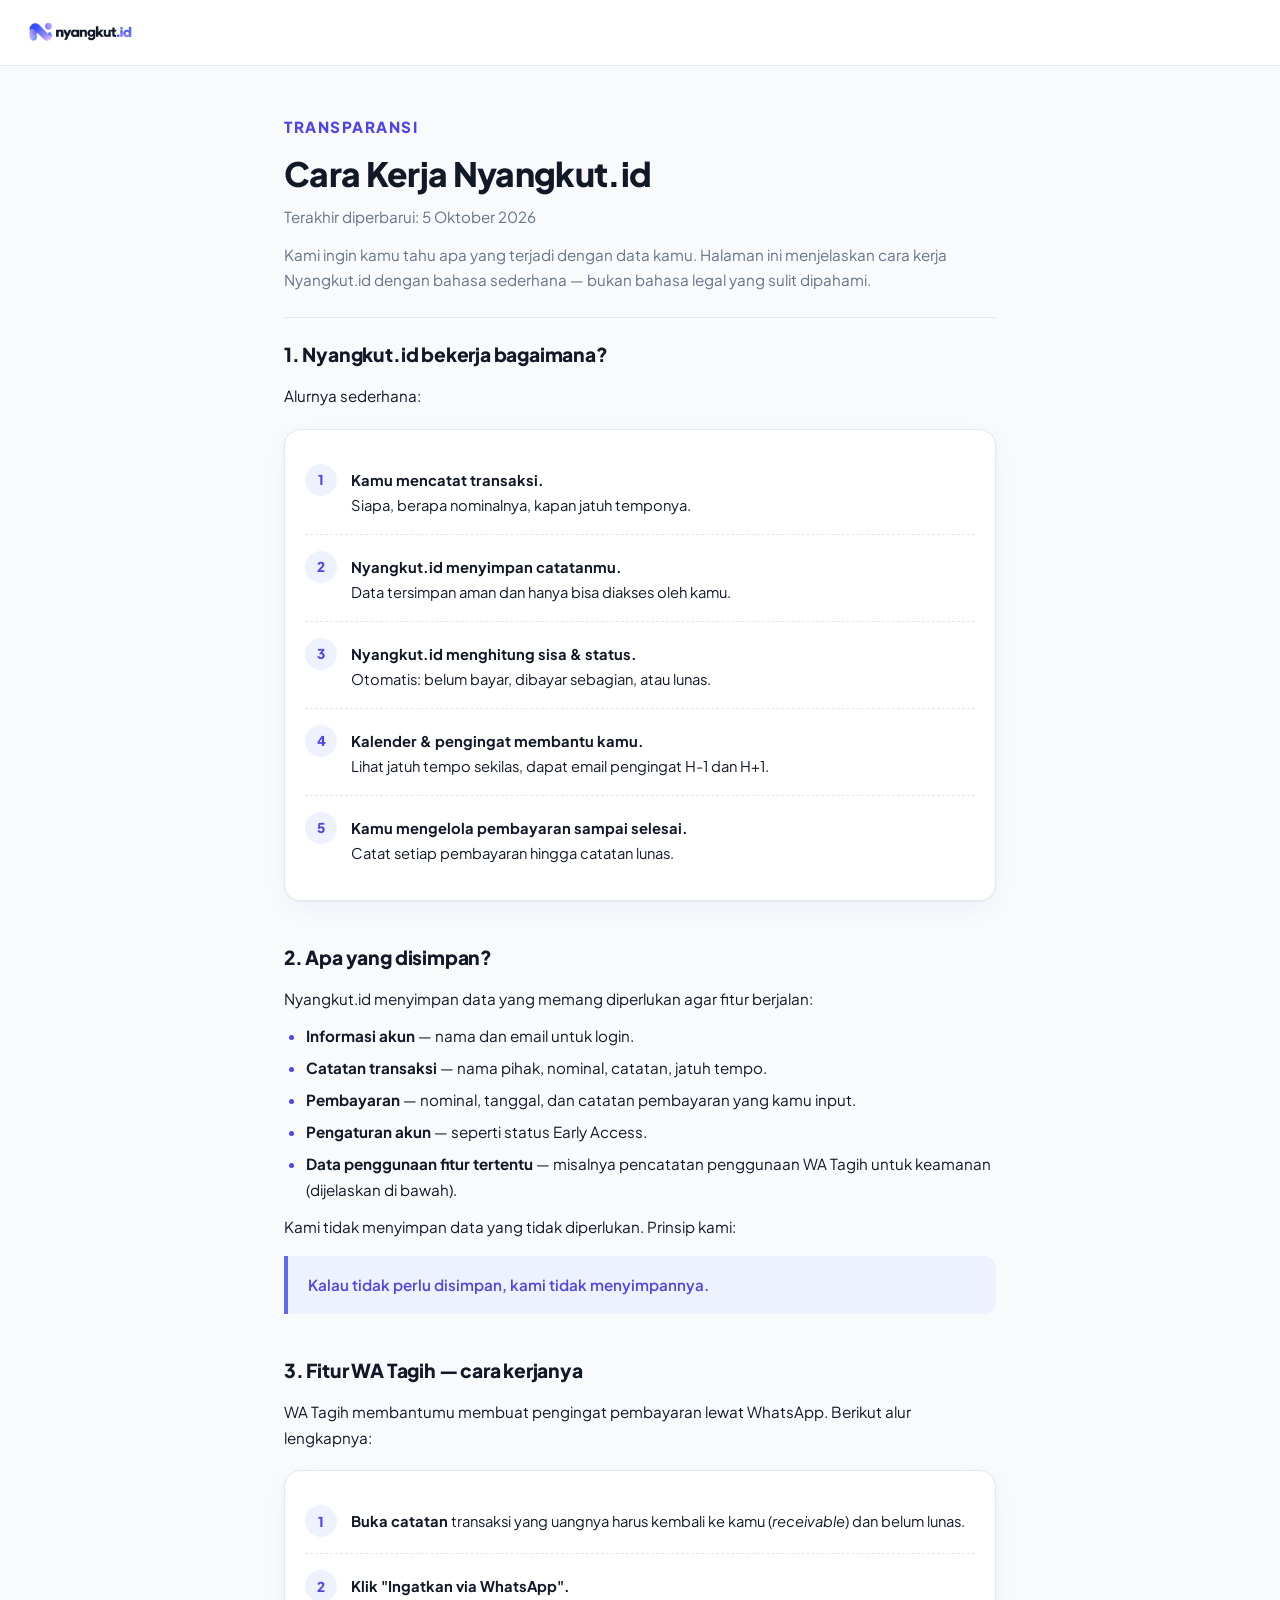
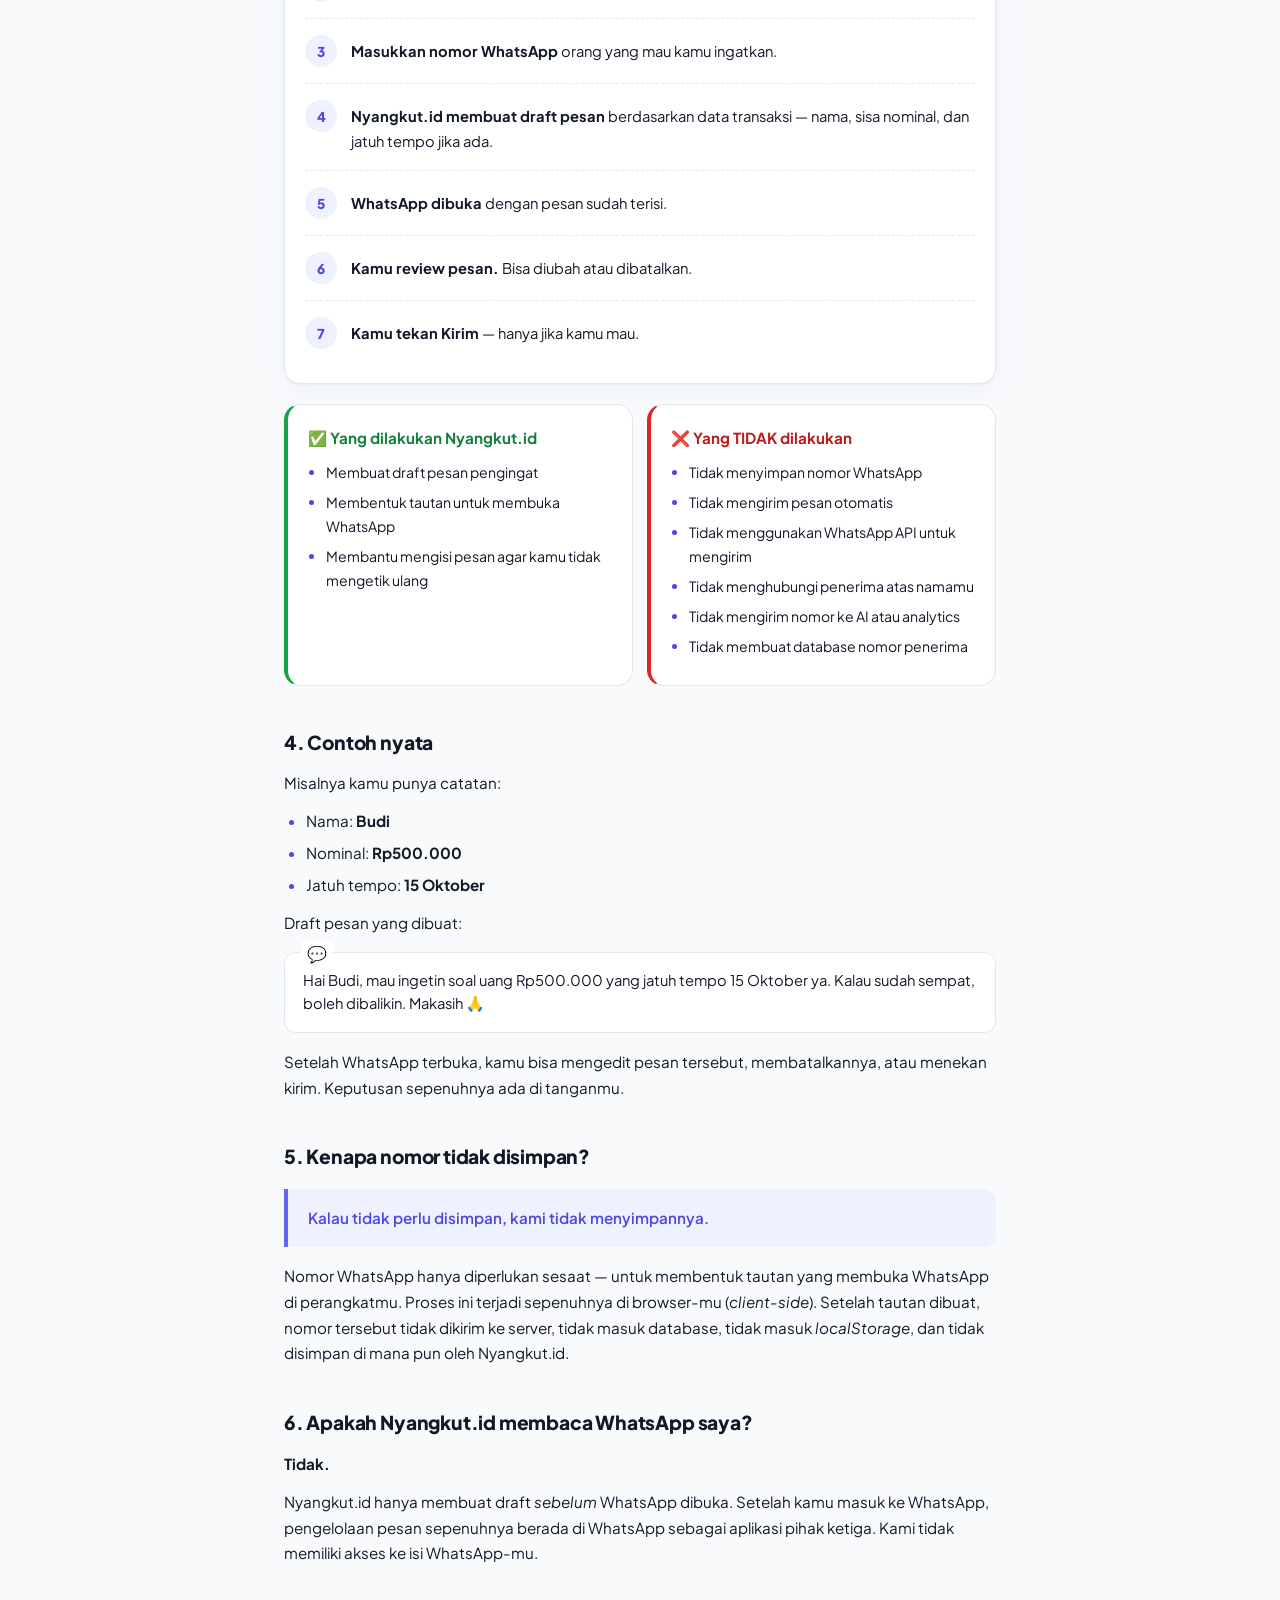
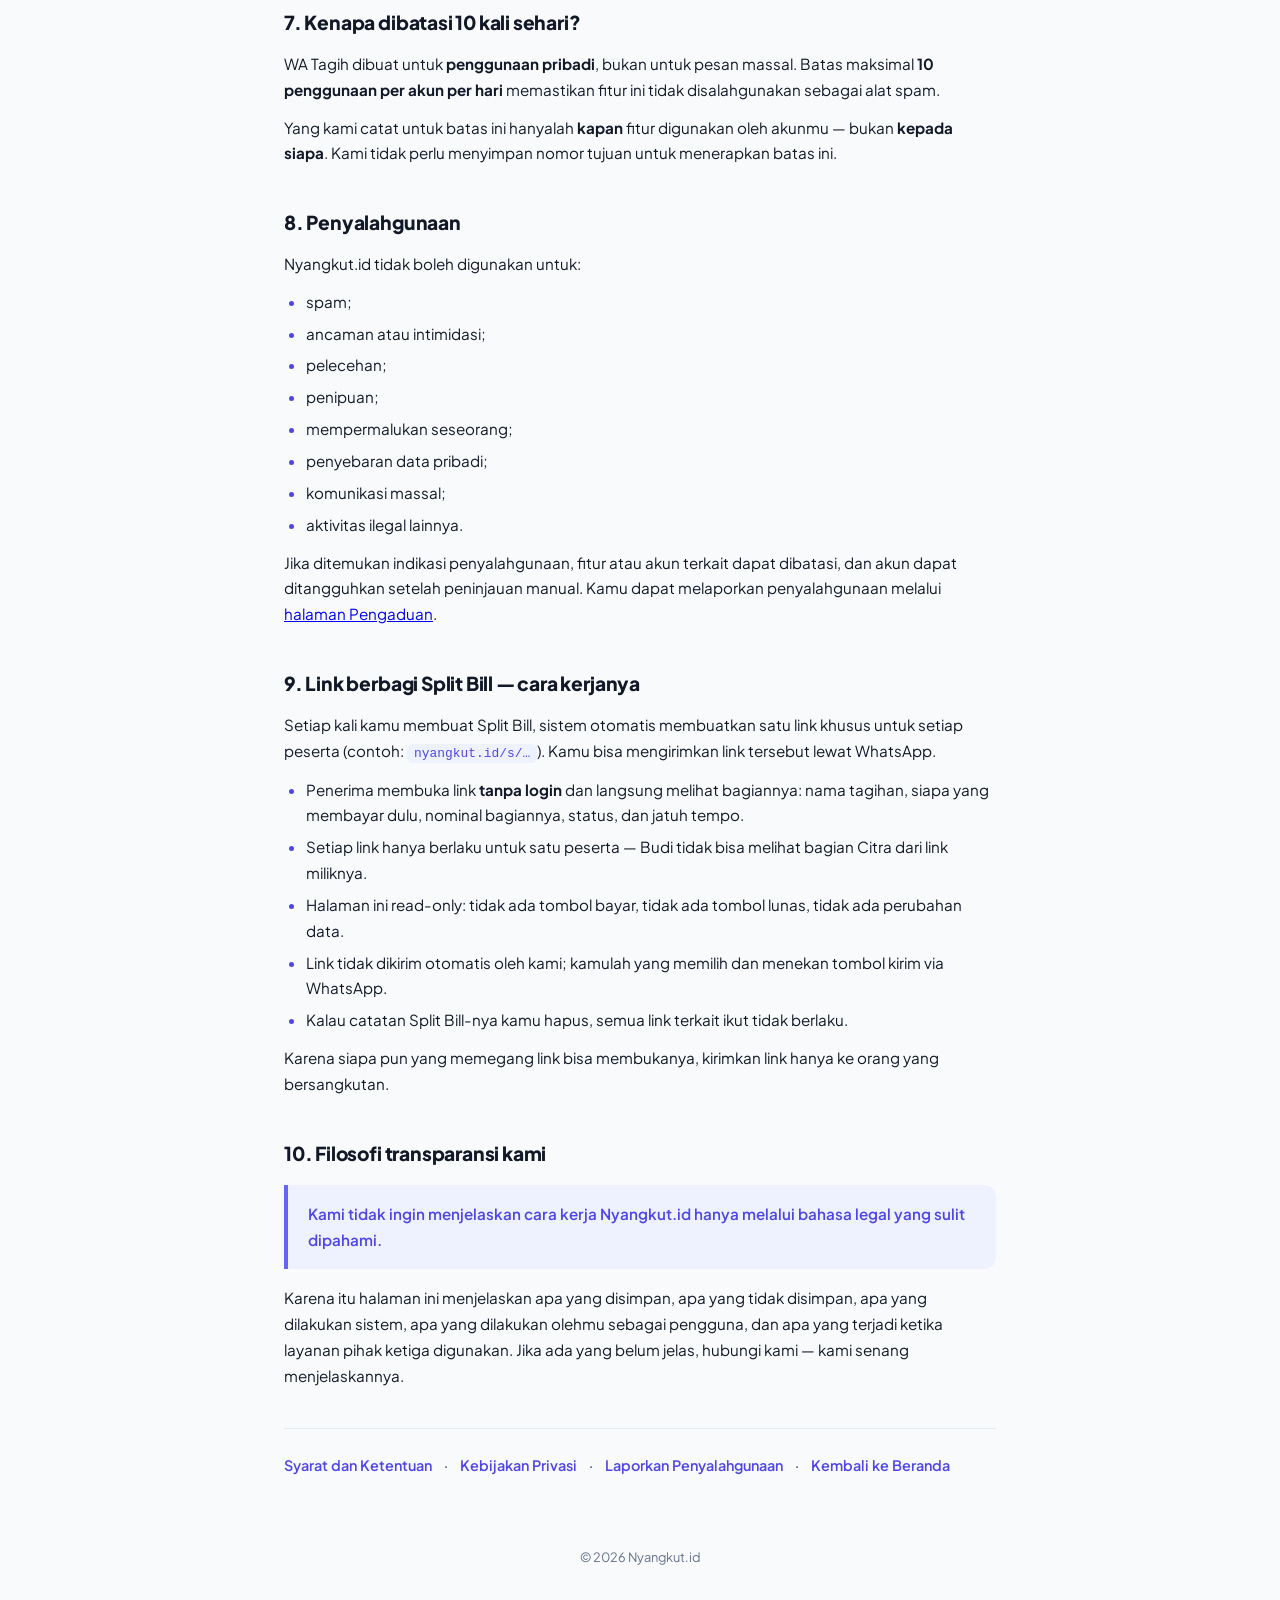
==== commit 8dfc610c: "Nyangkut Link V1: participant share links - Migration 009: split_bill_shares + atomic split_bill_cre" ====
--- a/cara-kerja/index.html
+++ b/cara-kerja/index.html
@@ -221,7 +221,27 @@
       </section>
 
       <section>
-        <h2>9. Filosofi transparansi kami</h2>
+        <h2>9. Link berbagi Split Bill — cara kerjanya</h2>
+        <p>
+          Setiap kali kamu membuat Split Bill, sistem otomatis membuatkan satu
+          link khusus untuk setiap peserta (contoh: <code>nyangkut.id/s/…</code>).
+          Kamu bisa mengirimkan link tersebut lewat WhatsApp.
+        </p>
+        <ul>
+          <li>Penerima membuka link <strong>tanpa login</strong> dan langsung melihat bagiannya: nama tagihan, siapa yang membayar dulu, nominal bagiannya, status, dan jatuh tempo.</li>
+          <li>Setiap link hanya berlaku untuk satu peserta — Budi tidak bisa melihat bagian Citra dari link miliknya.</li>
+          <li>Halaman ini read-only: tidak ada tombol bayar, tidak ada tombol lunas, tidak ada perubahan data.</li>
+          <li>Link tidak dikirim otomatis oleh kami; kamulah yang memilih dan menekan tombol kirim via WhatsApp.</li>
+          <li>Kalau catatan Split Bill-nya kamu hapus, semua link terkait ikut tidak berlaku.</li>
+        </ul>
+        <p>
+          Karena siapa pun yang memegang link bisa membukanya, kirimkan link
+          hanya ke orang yang bersangkutan.
+        </p>
+      </section>
+
+      <section>
+        <h2>10. Filosofi transparansi kami</h2>
         <blockquote>
           <p>
             Kami tidak ingin menjelaskan cara kerja Nyangkut.id hanya melalui bahasa
